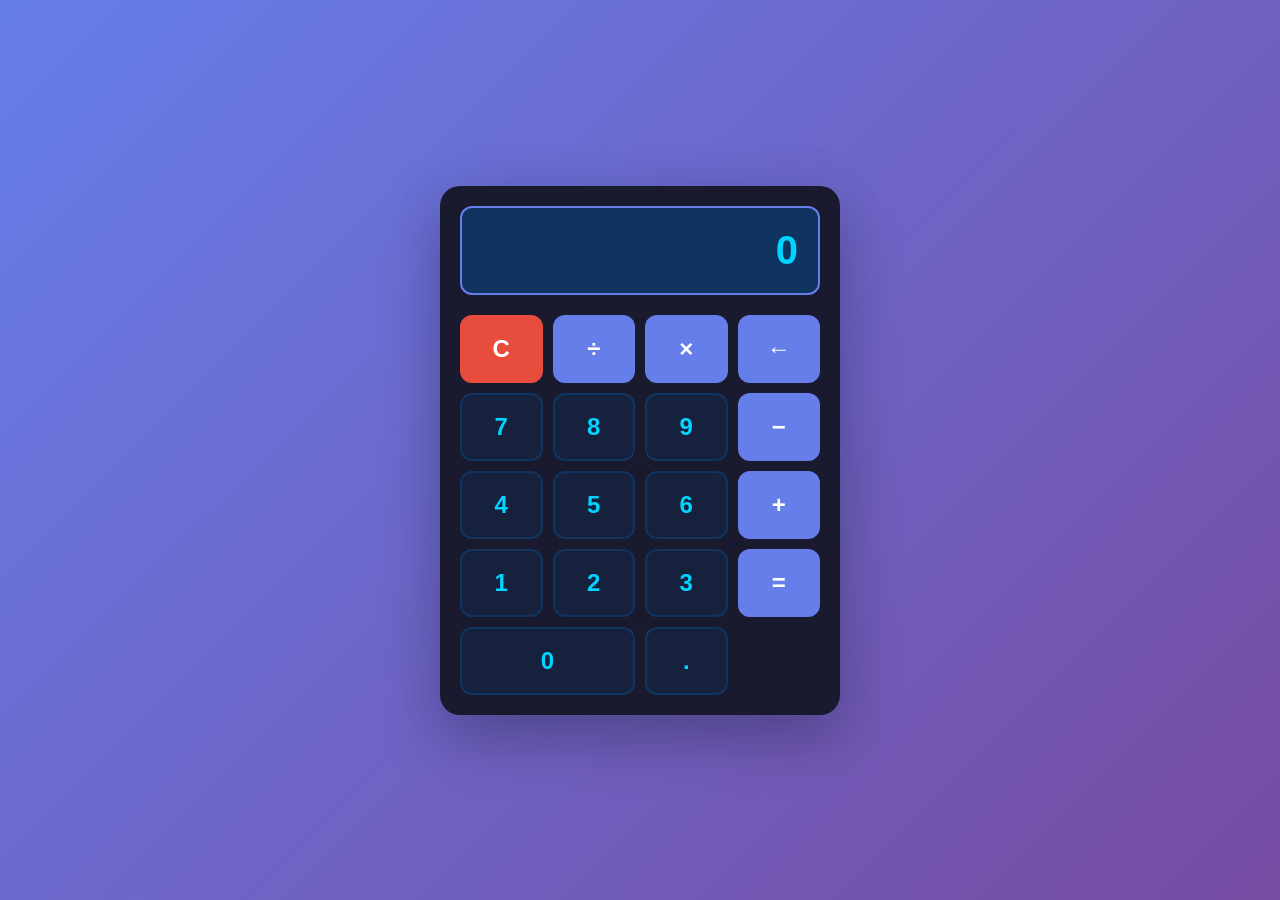
==== index.html @ c4fa40da "Initial commit: Add optimized calculator app with secret code feature" ====
<!DOCTYPE html>
<html lang="en">
<head>
    <meta charset="UTF-8">
    <meta name="viewport" content="width=device-width, initial-scale=1.0">
    <title>Calculator</title>
    <link rel="stylesheet" href="styles.css">
</head>
<body>
    <div class="container">
        <div class="calculator">
            <div class="display">
                <input type="text" id="result" readonly placeholder="0">
            </div>
            <div class="buttons">
                <button class="btn clear" data-action="clear">C</button>
                <button class="btn operator" data-action="operator" data-value="/">÷</button>
                <button class="btn operator" data-action="operator" data-value="*">×</button>
                <button class="btn operator" data-action="delete">←</button>

                <button class="btn" data-action="number" data-value="7">7</button>
                <button class="btn" data-action="number" data-value="8">8</button>
                <button class="btn" data-action="number" data-value="9">9</button>
                <button class="btn operator" data-action="operator" data-value="-">−</button>

                <button class="btn" data-action="number" data-value="4">4</button>
                <button class="btn" data-action="number" data-value="5">5</button>
                <button class="btn" data-action="number" data-value="6">6</button>
                <button class="btn operator" data-action="operator" data-value="+">+</button>

                <button class="btn" data-action="number" data-value="1">1</button>
                <button class="btn" data-action="number" data-value="2">2</button>
                <button class="btn" data-action="number" data-value="3">3</button>
                <button class="btn operator" data-action="operator" data-value="=">=</button>

                <button class="btn zero" data-action="number" data-value="0">0</button>
                <button class="btn" data-action="number" data-value=".">.</button>
            </div>
        </div>
    </div>

    <script src="app.js"></script>
</body>
</html>
---- styles.css ----
* {
    margin: 0;
    padding: 0;
    box-sizing: border-box;
}

body {
    font-family: -apple-system, BlinkMacSystemFont, 'Segoe UI', Roboto, Oxygen, Ubuntu, Cantarell, sans-serif;
    background: linear-gradient(135deg, #667eea 0%, #764ba2 100%);
    min-height: 100vh;
    display: flex;
    justify-content: center;
    align-items: center;
    padding: 20px;
}

.container {
    width: 100%;
    max-width: 400px;
}

.calculator {
    background: #1a1a2e;
    border-radius: 20px;
    padding: 20px;
    box-shadow: 0 20px 60px rgba(0, 0, 0, 0.3), 0 0 40px rgba(102, 126, 234, 0.2);
}

.display {
    margin-bottom: 20px;
}

#result {
    width: 100%;
    padding: 20px;
    font-size: 2.5rem;
    font-weight: 600;
    background: #0f3460;
    border: 2px solid #667eea;
    border-radius: 12px;
    color: #00d4ff;
    text-align: right;
    outline: none;
    transition: all 0.3s ease;
}

#result:focus {
    border-color: #764ba2;
    box-shadow: 0 0 15px rgba(102, 126, 234, 0.5);
}

.buttons {
    display: grid;
    grid-template-columns: repeat(4, 1fr);
    gap: 10px;
}

.btn {
    padding: 18px;
    font-size: 1.5rem;
    font-weight: 600;
    border: none;
    border-radius: 12px;
    cursor: pointer;
    transition: all 0.2s ease;
    background: #16213e;
    color: #00d4ff;
    border: 2px solid #0f3460;
}

.btn:hover {
    background: #0f3460;
    transform: translateY(-2px);
    box-shadow: 0 5px 15px rgba(0, 212, 255, 0.3);
}

.btn:active {
    transform: translateY(0);
    box-shadow: 0 2px 5px rgba(0, 212, 255, 0.2);
}

.btn.operator {
    background: #667eea;
    color: white;
    border-color: #667eea;
}

.btn.operator:hover {
    background: #764ba2;
    border-color: #764ba2;
    box-shadow: 0 5px 15px rgba(118, 75, 162, 0.4);
}

.btn.clear {
    background: #e74c3c;
    color: white;
    border-color: #e74c3c;
}

.btn.clear:hover {
    background: #c0392b;
    border-color: #c0392b;
    box-shadow: 0 5px 15px rgba(231, 76, 60, 0.4);
}

.btn.zero {
    grid-column: span 2;
}

@media (max-width: 480px) {
    .calculator {
        padding: 15px;
    }

    #result {
        font-size: 2rem;
        padding: 15px;
    }

    .btn {
        padding: 15px;
        font-size: 1.3rem;
    }

    .buttons {
        gap: 8px;
    }
}
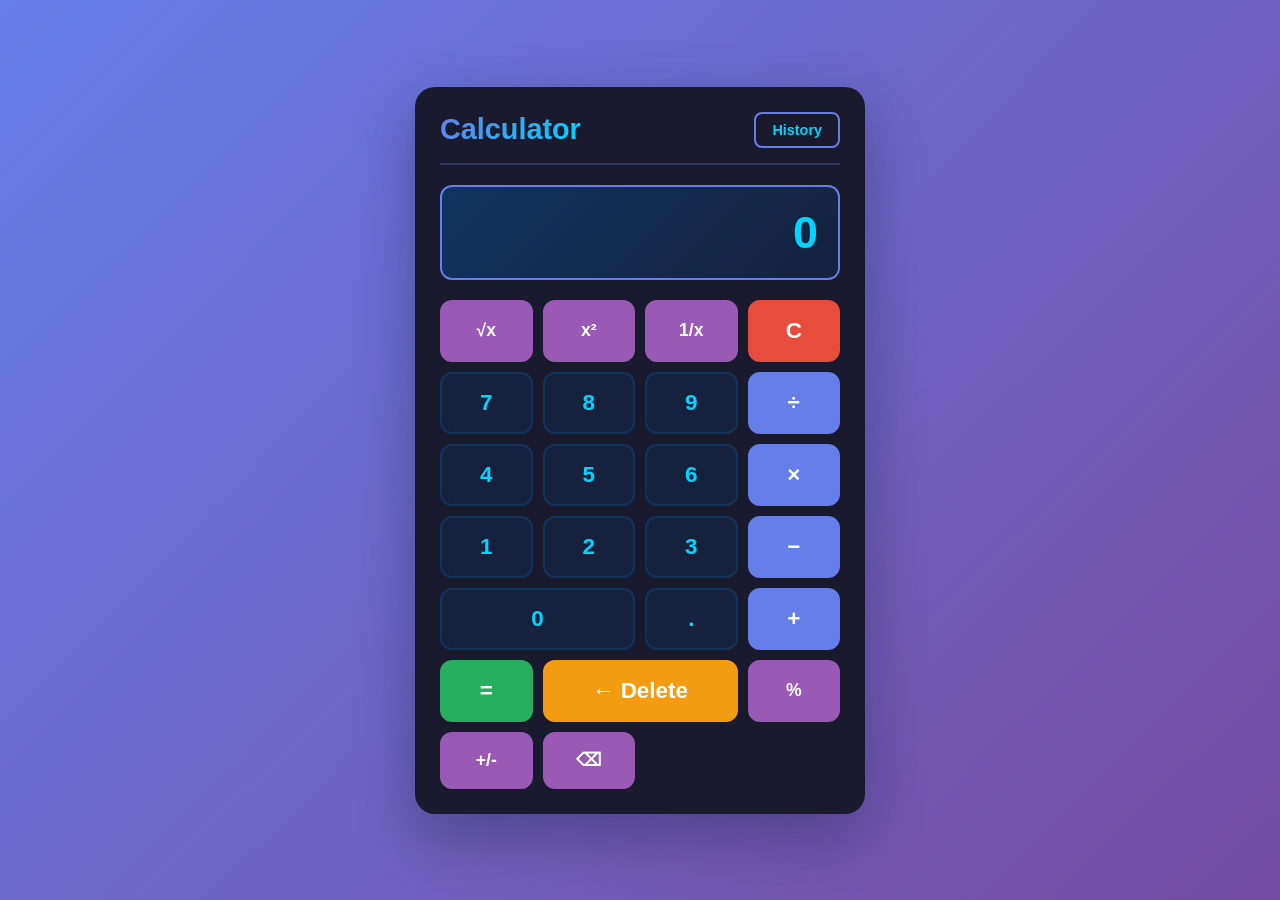
==== commit 38f92310: "Add advanced features, modern UI, and calculation history" ====
--- a/index.html
+++ b/index.html
@@ -9,33 +9,64 @@
 <body>
     <div class="container">
         <div class="calculator">
+            <div class="header">
+                <h1>Calculator</h1>
+                <button class="history-btn" id="historyBtn" title="View calculation history">History</button>
+            </div>
             <div class="display">
                 <input type="text" id="result" readonly placeholder="0">
             </div>
             <div class="buttons">
+                <!-- Row 1: Advanced functions -->
+                <button class="btn function" data-action="function" data-value="sqrt">√x</button>
+                <button class="btn function" data-action="function" data-value="square">x²</button>
+                <button class="btn function" data-action="function" data-value="reciprocal">1/x</button>
                 <button class="btn clear" data-action="clear">C</button>
-                <button class="btn operator" data-action="operator" data-value="/">÷</button>
-                <button class="btn operator" data-action="operator" data-value="*">×</button>
-                <button class="btn operator" data-action="delete">←</button>
 
+                <!-- Row 2: Standard operators -->
                 <button class="btn" data-action="number" data-value="7">7</button>
                 <button class="btn" data-action="number" data-value="8">8</button>
                 <button class="btn" data-action="number" data-value="9">9</button>
-                <button class="btn operator" data-action="operator" data-value="-">−</button>
+                <button class="btn operator" data-action="operator" data-value="/">÷</button>
 
+                <!-- Row 3 -->
                 <button class="btn" data-action="number" data-value="4">4</button>
                 <button class="btn" data-action="number" data-value="5">5</button>
                 <button class="btn" data-action="number" data-value="6">6</button>
-                <button class="btn operator" data-action="operator" data-value="+">+</button>
+                <button class="btn operator" data-action="operator" data-value="*">×</button>
 
+                <!-- Row 4 -->
                 <button class="btn" data-action="number" data-value="1">1</button>
                 <button class="btn" data-action="number" data-value="2">2</button>
                 <button class="btn" data-action="number" data-value="3">3</button>
-                <button class="btn operator" data-action="operator" data-value="=">=</button>
+                <button class="btn operator" data-action="operator" data-value="-">−</button>
 
+                <!-- Row 5 -->
                 <button class="btn zero" data-action="number" data-value="0">0</button>
                 <button class="btn" data-action="number" data-value=".">.</button>
+                <button class="btn operator" data-action="operator" data-value="+">+</button>
+                <button class="btn equals" data-action="operator" data-value="=">=</button>
+
+                <!-- Row 6: Extra controls -->
+                <button class="btn delete" data-action="delete">← Delete</button>
+                <button class="btn function" data-action="function" data-value="percent">%</button>
+                <button class="btn function" data-action="function" data-value="toggle">+/-</button>
+                <button class="btn function" data-action="function" data-value="backspace">⌫</button>
             </div>
+        </div>
+    </div>
+
+    <!-- History Modal -->
+    <div class="modal" id="historyModal">
+        <div class="modal-content">
+            <div class="modal-header">
+                <h2>Calculation History</h2>
+                <button class="close-btn" id="closeBtn">&times;</button>
+            </div>
+            <div class="history-list" id="historyList">
+                <p class="empty-state">No history yet</p>
+            </div>
+            <button class="clear-history-btn" id="clearHistoryBtn">Clear History</button>
         </div>
     </div>
 
--- a/styles.css
+++ b/styles.css
@@ -16,14 +16,50 @@
 
 .container {
     width: 100%;
-    max-width: 400px;
+    max-width: 450px;
 }
 
 .calculator {
     background: #1a1a2e;
     border-radius: 20px;
-    padding: 20px;
+    padding: 25px;
     box-shadow: 0 20px 60px rgba(0, 0, 0, 0.3), 0 0 40px rgba(102, 126, 234, 0.2);
+    backdrop-filter: blur(10px);
+}
+
+.header {
+    display: flex;
+    justify-content: space-between;
+    align-items: center;
+    margin-bottom: 20px;
+    padding-bottom: 15px;
+    border-bottom: 2px solid rgba(102, 126, 234, 0.3);
+}
+
+.header h1 {
+    font-size: 1.8rem;
+    background: linear-gradient(135deg, #667eea, #00d4ff);
+    -webkit-background-clip: text;
+    -webkit-text-fill-color: transparent;
+    background-clip: text;
+}
+
+.history-btn {
+    padding: 8px 16px;
+    font-size: 0.9rem;
+    font-weight: 600;
+    border: 2px solid #667eea;
+    background: transparent;
+    color: #00d4ff;
+    border-radius: 8px;
+    cursor: pointer;
+    transition: all 0.3s ease;
+}
+
+.history-btn:hover {
+    background: #667eea;
+    transform: translateY(-2px);
+    box-shadow: 0 5px 15px rgba(102, 126, 234, 0.4);
 }
 
 .display {
@@ -33,20 +69,22 @@
 #result {
     width: 100%;
     padding: 20px;
-    font-size: 2.5rem;
+    font-size: 2.8rem;
     font-weight: 600;
-    background: #0f3460;
+    background: linear-gradient(135deg, #0f3460 0%, #16213e 100%);
     border: 2px solid #667eea;
     border-radius: 12px;
     color: #00d4ff;
     text-align: right;
     outline: none;
     transition: all 0.3s ease;
+    word-break: break-all;
+    word-wrap: break-word;
 }
 
 #result:focus {
     border-color: #764ba2;
-    box-shadow: 0 0 15px rgba(102, 126, 234, 0.5);
+    box-shadow: 0 0 20px rgba(102, 126, 234, 0.6);
 }
 
 .buttons {
@@ -56,8 +94,8 @@
 }
 
 .btn {
-    padding: 18px;
-    font-size: 1.5rem;
+    padding: 16px;
+    font-size: 1.4rem;
     font-weight: 600;
     border: none;
     border-radius: 12px;
@@ -66,17 +104,34 @@
     background: #16213e;
     color: #00d4ff;
     border: 2px solid #0f3460;
+    position: relative;
+    overflow: hidden;
+}
+
+.btn::before {
+    content: '';
+    position: absolute;
+    top: 0;
+    left: -100%;
+    width: 100%;
+    height: 100%;
+    background: rgba(102, 126, 234, 0.2);
+    transition: left 0.3s ease;
 }
 
 .btn:hover {
     background: #0f3460;
-    transform: translateY(-2px);
-    box-shadow: 0 5px 15px rgba(0, 212, 255, 0.3);
+    transform: translateY(-3px);
+    box-shadow: 0 8px 20px rgba(0, 212, 255, 0.3);
+}
+
+.btn:hover::before {
+    left: 100%;
 }
 
 .btn:active {
-    transform: translateY(0);
-    box-shadow: 0 2px 5px rgba(0, 212, 255, 0.2);
+    transform: translateY(-1px);
+    box-shadow: 0 4px 10px rgba(0, 212, 255, 0.2);
 }
 
 .btn.operator {
@@ -88,7 +143,11 @@
 .btn.operator:hover {
     background: #764ba2;
     border-color: #764ba2;
-    box-shadow: 0 5px 15px rgba(118, 75, 162, 0.4);
+    box-shadow: 0 8px 20px rgba(118, 75, 162, 0.4);
+}
+
+.btn.operator:active {
+    background: #5a3a8a;
 }
 
 .btn.clear {
@@ -100,29 +159,258 @@
 .btn.clear:hover {
     background: #c0392b;
     border-color: #c0392b;
-    box-shadow: 0 5px 15px rgba(231, 76, 60, 0.4);
+    box-shadow: 0 8px 20px rgba(231, 76, 60, 0.4);
+}
+
+.btn.equals {
+    background: #27ae60;
+    color: white;
+    border-color: #27ae60;
+    font-weight: 700;
+}
+
+.btn.equals:hover {
+    background: #229954;
+    border-color: #229954;
+    box-shadow: 0 8px 20px rgba(39, 174, 96, 0.4);
+}
+
+.btn.equals:active {
+    background: #1e8449;
+}
+
+.btn.function {
+    background: #9b59b6;
+    color: white;
+    border-color: #9b59b6;
+    font-size: 1.1rem;
+}
+
+.btn.function:hover {
+    background: #8e44ad;
+    border-color: #8e44ad;
+    box-shadow: 0 8px 20px rgba(155, 89, 182, 0.4);
+}
+
+.btn.delete {
+    grid-column: span 2;
+    background: #f39c12;
+    color: white;
+    border-color: #f39c12;
+}
+
+.btn.delete:hover {
+    background: #e67e22;
+    border-color: #e67e22;
+    box-shadow: 0 8px 20px rgba(243, 156, 18, 0.4);
 }
 
 .btn.zero {
     grid-column: span 2;
 }
 
+/* Modal Styles */
+.modal {
+    display: none;
+    position: fixed;
+    z-index: 1000;
+    left: 0;
+    top: 0;
+    width: 100%;
+    height: 100%;
+    background-color: rgba(0, 0, 0, 0.7);
+    backdrop-filter: blur(5px);
+    animation: fadeIn 0.3s ease;
+}
+
+.modal.show {
+    display: flex;
+    justify-content: center;
+    align-items: center;
+}
+
+@keyframes fadeIn {
+    from {
+        opacity: 0;
+    }
+    to {
+        opacity: 1;
+    }
+}
+
+.modal-content {
+    background: #1a1a2e;
+    border-radius: 20px;
+    width: 90%;
+    max-width: 500px;
+    max-height: 80vh;
+    display: flex;
+    flex-direction: column;
+    box-shadow: 0 20px 60px rgba(0, 0, 0, 0.5);
+    border: 2px solid #667eea;
+    animation: slideUp 0.3s ease;
+}
+
+@keyframes slideUp {
+    from {
+        transform: translateY(50px);
+        opacity: 0;
+    }
+    to {
+        transform: translateY(0);
+        opacity: 1;
+    }
+}
+
+.modal-header {
+    display: flex;
+    justify-content: space-between;
+    align-items: center;
+    padding: 20px;
+    border-bottom: 2px solid #667eea;
+}
+
+.modal-header h2 {
+    background: linear-gradient(135deg, #667eea, #00d4ff);
+    -webkit-background-clip: text;
+    -webkit-text-fill-color: transparent;
+    background-clip: text;
+}
+
+.close-btn {
+    background: none;
+    border: none;
+    color: #00d4ff;
+    font-size: 2rem;
+    cursor: pointer;
+    transition: color 0.3s ease;
+}
+
+.close-btn:hover {
+    color: #764ba2;
+}
+
+.history-list {
+    flex: 1;
+    overflow-y: auto;
+    padding: 20px;
+}
+
+.history-item {
+    padding: 12px 16px;
+    background: #0f3460;
+    border: 1px solid #667eea;
+    border-radius: 8px;
+    margin-bottom: 10px;
+    color: #00d4ff;
+    display: flex;
+    justify-content: space-between;
+    align-items: center;
+    transition: all 0.2s ease;
+    cursor: pointer;
+}
+
+.history-item:hover {
+    background: #16213e;
+    transform: translateX(5px);
+    box-shadow: 0 4px 12px rgba(102, 126, 234, 0.3);
+}
+
+.history-expression {
+    font-weight: 600;
+}
+
+.history-result {
+    color: #27ae60;
+    font-weight: 700;
+}
+
+.empty-state {
+    text-align: center;
+    color: #667eea;
+    padding: 30px;
+    font-style: italic;
+}
+
+.clear-history-btn {
+    padding: 12px 20px;
+    margin: 20px;
+    background: #e74c3c;
+    color: white;
+    border: none;
+    border-radius: 8px;
+    font-weight: 600;
+    cursor: pointer;
+    transition: all 0.3s ease;
+}
+
+.clear-history-btn:hover {
+    background: #c0392b;
+    box-shadow: 0 5px 15px rgba(231, 76, 60, 0.4);
+}
+
+/* Scrollbar styling */
+.history-list::-webkit-scrollbar {
+    width: 8px;
+}
+
+.history-list::-webkit-scrollbar-track {
+    background: #0f3460;
+    border-radius: 10px;
+}
+
+.history-list::-webkit-scrollbar-thumb {
+    background: #667eea;
+    border-radius: 10px;
+}
+
+.history-list::-webkit-scrollbar-thumb:hover {
+    background: #764ba2;
+}
+
+/* Responsive Design */
 @media (max-width: 480px) {
     .calculator {
         padding: 15px;
     }
 
+    .header h1 {
+        font-size: 1.4rem;
+    }
+
+    .history-btn {
+        padding: 6px 12px;
+        font-size: 0.8rem;
+    }
+
     #result {
         font-size: 2rem;
         padding: 15px;
     }
 
     .btn {
-        padding: 15px;
-        font-size: 1.3rem;
+        padding: 14px;
+        font-size: 1.2rem;
     }
 
     .buttons {
         gap: 8px;
     }
-}+
+    .modal-content {
+        width: 95%;
+        max-height: 70vh;
+    }
+}
+
+@media (max-width: 360px) {
+    .btn {
+        padding: 12px;
+        font-size: 1rem;
+    }
+
+    #result {
+        font-size: 1.6rem;
+        padding: 12px;
+    }
+}
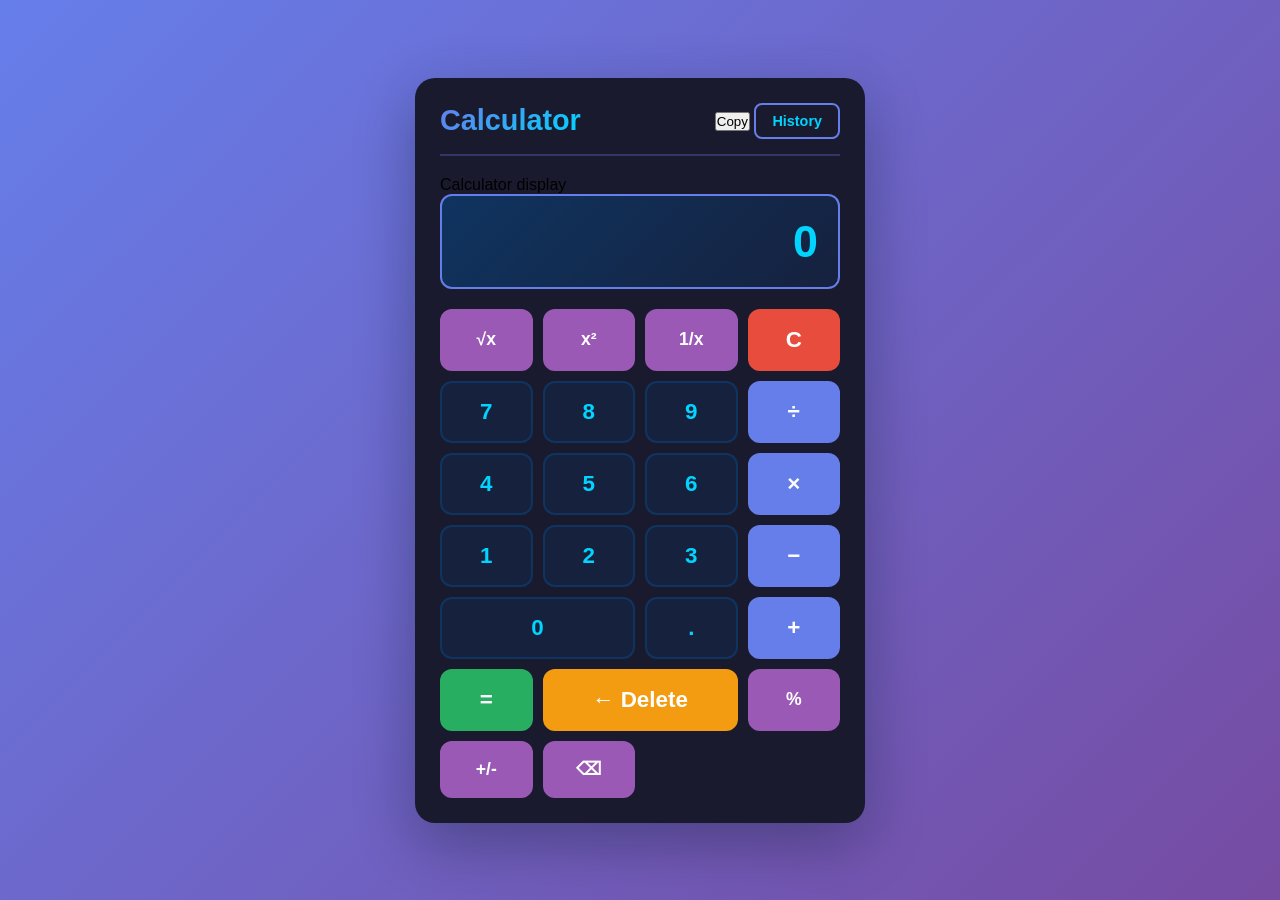
==== commit 14512e27: "add copy result control and accessibility labels" ====
--- a/index.html
+++ b/index.html
@@ -11,10 +11,15 @@
         <div class="calculator">
             <div class="header">
                 <h1>Calculator</h1>
-                <button class="history-btn" id="historyBtn" title="View calculation history">History</button>
+                <div class="header-actions">
+                    <button class="copy-btn" id="copyBtn" type="button" title="Copy current result" aria-label="Copy current result">Copy</button>
+                    <button class="history-btn" id="historyBtn" type="button" title="View calculation history" aria-haspopup="dialog" aria-controls="historyModal">History</button>
+                </div>
             </div>
             <div class="display">
-                <input type="text" id="result" readonly placeholder="0">
+                <label class="sr-only" for="result">Calculator display</label>
+                <input type="text" id="result" readonly placeholder="0" aria-live="polite">
+                <p class="copy-status" id="copyStatus" role="status" aria-live="polite"></p>
             </div>
             <div class="buttons">
                 <!-- Row 1: Advanced functions -->
@@ -57,16 +62,16 @@
     </div>
 
     <!-- History Modal -->
-    <div class="modal" id="historyModal">
+    <div class="modal" id="historyModal" role="dialog" aria-modal="true" aria-labelledby="historyTitle">
         <div class="modal-content">
             <div class="modal-header">
-                <h2>Calculation History</h2>
-                <button class="close-btn" id="closeBtn">&times;</button>
+                <h2 id="historyTitle">Calculation History</h2>
+                <button class="close-btn" id="closeBtn" type="button" aria-label="Close calculation history">&times;</button>
             </div>
             <div class="history-list" id="historyList">
                 <p class="empty-state">No history yet</p>
             </div>
-            <button class="clear-history-btn" id="clearHistoryBtn">Clear History</button>
+            <button class="clear-history-btn" id="clearHistoryBtn" type="button">Clear History</button>
         </div>
     </div>
 
